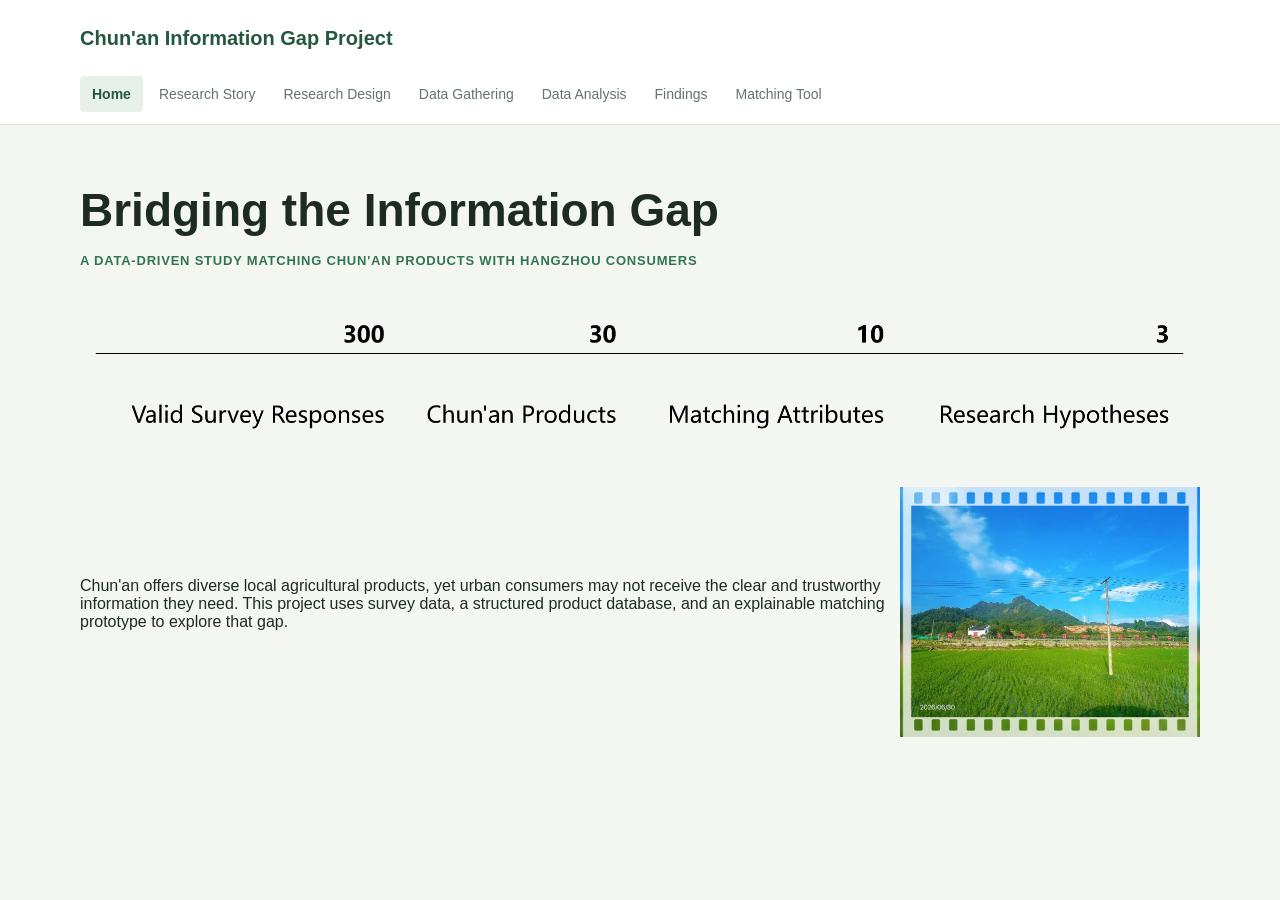
==== index.html @ 8a645ad5 "Add files via upload" ====
<!doctype html>
<html lang="en">
<head>
  <meta charset="utf-8">
  <meta name="viewport" content="width=device-width, initial-scale=1">
  <meta name="theme-color" content="#f4f6f2">
  <title>Chun'an Information Gap Project | Project Overview</title>
  <link rel="stylesheet" href="site.css">
</head>
<body>
  <header class="site-header">
    <div class="header-inner">
      <div class="brand-row"><a class="brand" href="index.html">Chun'an Information Gap Project</a></div>
      <nav class="main-nav" aria-label="Main navigation">
        <a href="index.html" aria-current="page">Home</a>
        <a href="story.html">Research Story</a>
        <a href="design.html">Research Design</a>
        <a href="data.html">Data Gathering</a>
        <a href="analysis.html">Data Analysis</a>
        <a href="findings.html">Findings</a>
        <a href="match.html">Matching Tool</a>
      </nav>
    </div>
  </header>
  <main class="page">
    <h1>Bridging the Information Gap</h1>
    <p class="eyebrow"><br/>A Data-Driven Study Matching Chun'an Products with Hangzhou Consumers</p>
    <img src="./images/Data Table.png" style="width:1125px; float:middle">
    <p><img src="./images/Chun'an picture 2.jpg" alt="A picture of Chun'an" style="width:300px; float:right"><br/><br/><br/><br/><br/>Chun'an offers diverse local agricultural products, yet urban consumers may not receive the clear and trustworthy information they need. This project uses survey data, a structured product database, and an explainable matching prototype to explore that gap.</p>

  </main>
</body>
</html>
---- site.css ----
:root {
  color-scheme: light;
  --paper: #f4f6f2;
  --surface: #ffffff;
  --ink: #1e2b24;
  --muted: #66736b;
  --line: #dce3dc;
  --accent: #327453;
  --accent-dark: #24583e;
  --accent-soft: #e7f1e9;
  font-family: "Microsoft YaHei UI", "Microsoft YaHei", Arial, sans-serif;
}

* { box-sizing: border-box; }
body { margin: 0; color: var(--ink); background: var(--paper); }
a { color: inherit; }
.site-header { background: var(--surface); border-bottom: 1px solid var(--line); }
.header-inner { width: min(1120px, calc(100% - 40px)); margin: 0 auto; }
.brand-row { display: flex; min-height: 76px; align-items: center; }
.brand { color: var(--accent-dark); font-size: 20px; font-weight: 700; text-decoration: none; }
.main-nav { display: flex; flex-wrap: wrap; gap: 4px; padding: 0 0 12px; }
.main-nav a { padding: 10px 12px; border-radius: 4px; color: var(--muted); font-size: 14px; text-decoration: none; }
.main-nav a:hover, .main-nav a:focus-visible { color: var(--accent-dark); background: var(--accent-soft); }
.main-nav a[aria-current="page"] { color: var(--accent-dark); background: var(--accent-soft); font-weight: 700; }
.main-nav a:focus-visible, .brand:focus-visible { outline: 3px solid #98c9a9; outline-offset: 2px; }
.page { width: min(1120px, calc(100% - 40px)); min-height: calc(100vh - 150px); margin: 0 auto; padding: 58px 0 80px; }
.eyebrow { margin: 0 0 10px; color: var(--accent); font-size: 13px; font-weight: 700; letter-spacing: .06em; text-transform: uppercase; }
h1 { margin: 0; font-size: clamp(30px, 5vw, 46px); line-height: 1.2; }
.intro { max-width: 720px; margin: 18px 0 0; color: var(--muted); font-size: 17px; line-height: 1.8; }
.content-card { max-width: 820px; margin-top: 34px; padding: 28px; background: var(--paper); border: 1px solid var(--accent); border-radius: 6px; }
.content-card p { margin: 0; color: var(--muted); font-size: 16px; line-height: 1.9; }
.site-footer { padding: 22px 20px; border-top: 1px solid var(--line); color: var(--muted); text-align: center; font-size: 13px; }

@media (max-width: 700px) {
  .header-inner, .page { width: min(100% - 28px, 560px); }
  .brand-row { min-height: 64px; }
  .main-nav { gap: 2px; padding-bottom: 10px; }
  .main-nav a { padding: 9px 8px; font-size: 13px; }
  .page { min-height: calc(100vh - 145px); padding: 40px 0 56px; }
  .content-card { padding: 20px; }
}
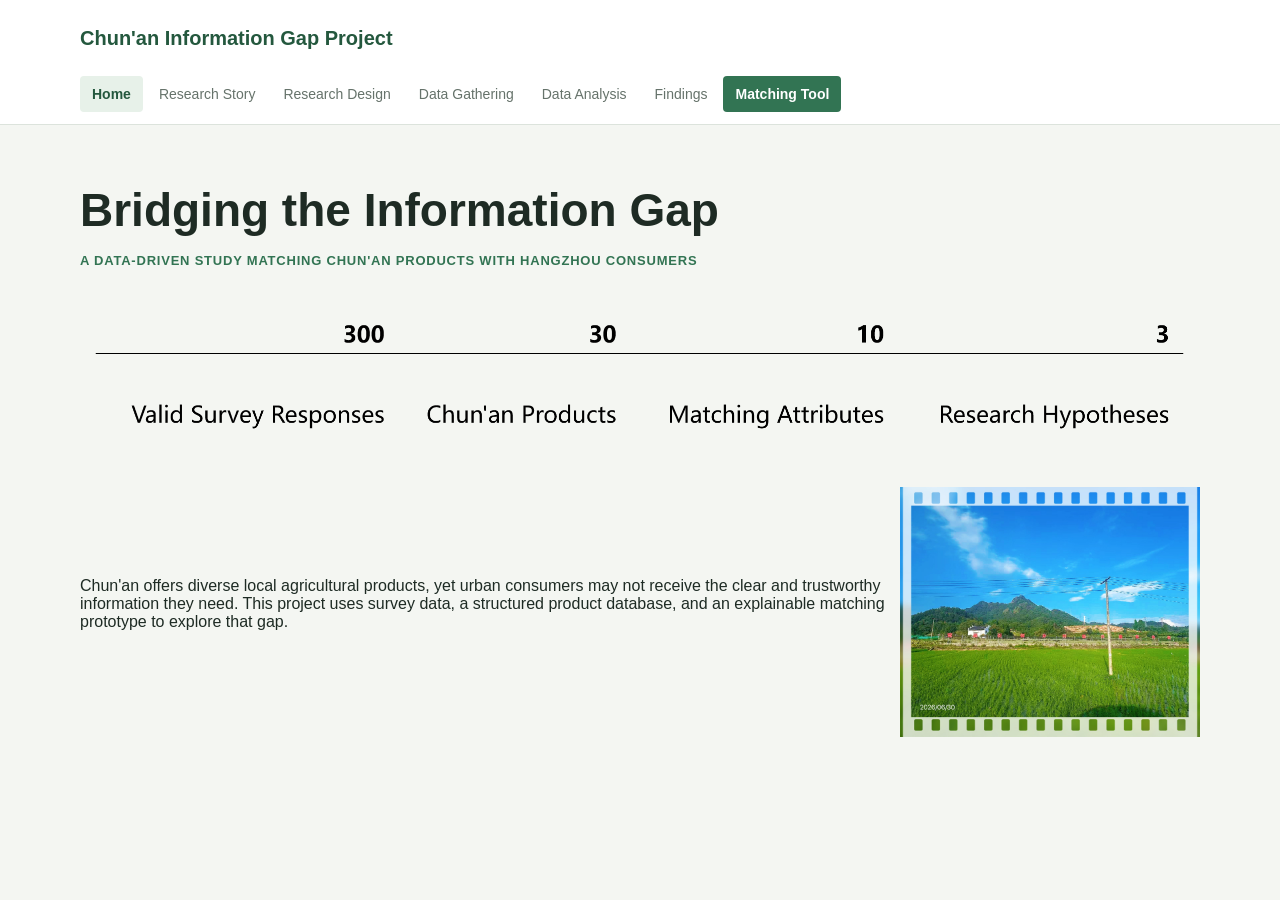
==== commit 66363128: "Major improvements" ====
--- a/index.html
+++ b/index.html
@@ -26,7 +26,7 @@
     <h1>Bridging the Information Gap</h1>
     <p class="eyebrow"><br/>A Data-Driven Study Matching Chun'an Products with Hangzhou Consumers</p>
     <img src="./images/Data Table.png" style="width:1125px; float:middle">
-    <p><img src="./images/Chun'an picture 2.jpg" alt="A picture of Chun'an" style="width:300px; float:right"><br/><br/><br/><br/><br/>Chun'an offers diverse local agricultural products, yet urban consumers may not receive the clear and trustworthy information they need. This project uses survey data, a structured product database, and an explainable matching prototype to explore that gap.</p>
+    <p><img src="./images/Chun'an picture.jpg" alt="A picture of Chun'an" style="width:300px; float:right"><br/><br/><br/><br/><br/>Chun'an offers diverse local agricultural products, yet urban consumers may not receive the clear and trustworthy information they need. This project uses survey data, a structured product database, and an explainable matching prototype to explore that gap.</p>
 
   </main>
 </body>
--- a/site.css
+++ b/site.css
@@ -22,6 +22,8 @@
 .main-nav a { padding: 10px 12px; border-radius: 4px; color: var(--muted); font-size: 14px; text-decoration: none; }
 .main-nav a:hover, .main-nav a:focus-visible { color: var(--accent-dark); background: var(--accent-soft); }
 .main-nav a[aria-current="page"] { color: var(--accent-dark); background: var(--accent-soft); font-weight: 700; }
+.main-nav a[href="match.html"] { color: #fff; background: var(--accent); font-weight: 700; }
+.main-nav a[href="match.html"]:hover { background: var(--accent-dark); }
 .main-nav a:focus-visible, .brand:focus-visible { outline: 3px solid #98c9a9; outline-offset: 2px; }
 .page { width: min(1120px, calc(100% - 40px)); min-height: calc(100vh - 150px); margin: 0 auto; padding: 58px 0 80px; }
 .eyebrow { margin: 0 0 10px; color: var(--accent); font-size: 13px; font-weight: 700; letter-spacing: .06em; text-transform: uppercase; }
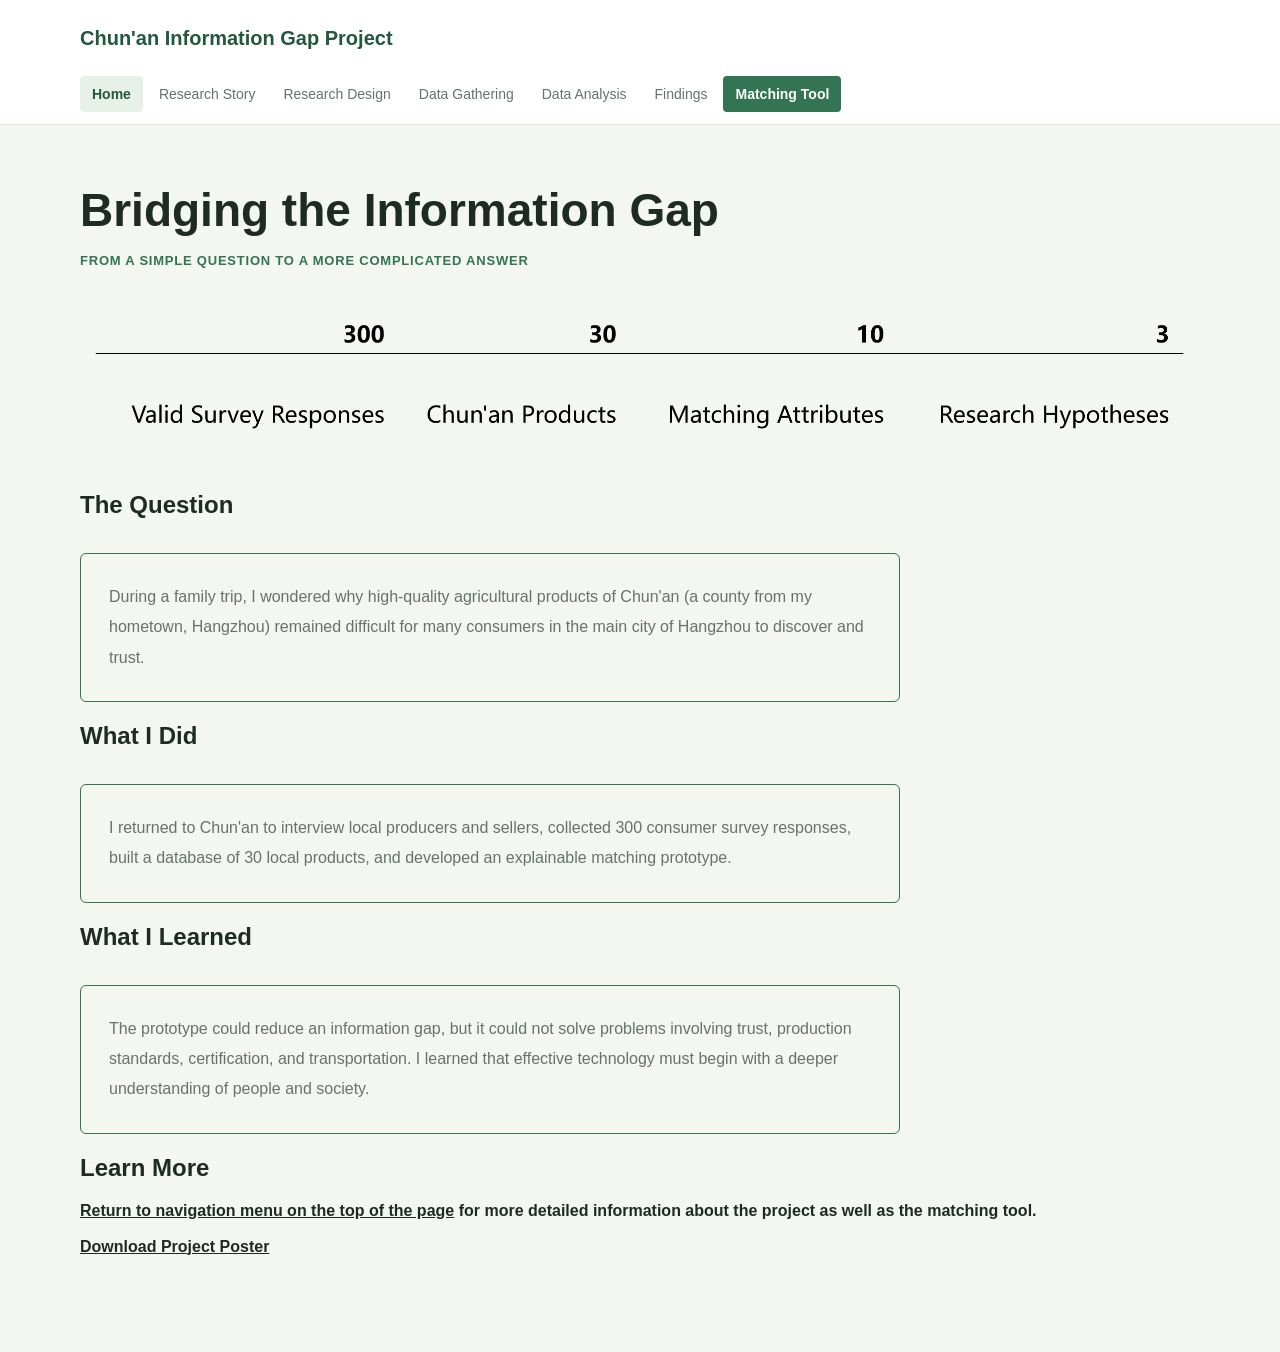
==== commit 84ee290c: "changed index.html" ====
--- a/index.html
+++ b/index.html
@@ -24,10 +24,22 @@
   </header>
   <main class="page">
     <h1>Bridging the Information Gap</h1>
-    <p class="eyebrow"><br/>A Data-Driven Study Matching Chun'an Products with Hangzhou Consumers</p>
+    <p class="eyebrow"><br/>From a Simple Question to a More Complicated Answer</p>
     <img src="./images/Data Table.png" style="width:1125px; float:middle">
-    <p><img src="./images/Chun'an picture.jpg" alt="A picture of Chun'an" style="width:300px; float:right"><br/><br/><br/><br/><br/>Chun'an offers diverse local agricultural products, yet urban consumers may not receive the clear and trustworthy information they need. This project uses survey data, a structured product database, and an explainable matching prototype to explore that gap.</p>
-
+    <h2>The Question</h2>
+    <section class="content-card">
+      <p>During a family trip, I wondered why high-quality agricultural products of Chun'an (a county from my hometown, Hangzhou) remained difficult for many consumers in the main city of Hangzhou to discover and trust.</p>
+    </section>
+    <h2>What I Did</h2>
+    <section class="content-card">
+      <p>I returned to Chun'an to interview local producers and sellers, collected 300 consumer survey responses, built a database of 30 local products, and developed an explainable matching prototype.</p>
+    </section>
+    <h2>What I Learned</h2>
+    <section class="content-card">
+      <p>The prototype could reduce an information gap, but it could not solve problems involving trust, production standards, certification, and transportation. I learned that effective technology must begin with a deeper understanding of people and society.</p>
+    </section>
+    <h2>Learn More</h2>
+    <p><b><a href="#top">Return to navigation menu on the top of the page</a> for more detailed information about the project as well as the matching tool.<br/><br/><a href="./resources/Poster.png" download>Download Project Poster</a></b></p>
   </main>
 </body>
 </html>
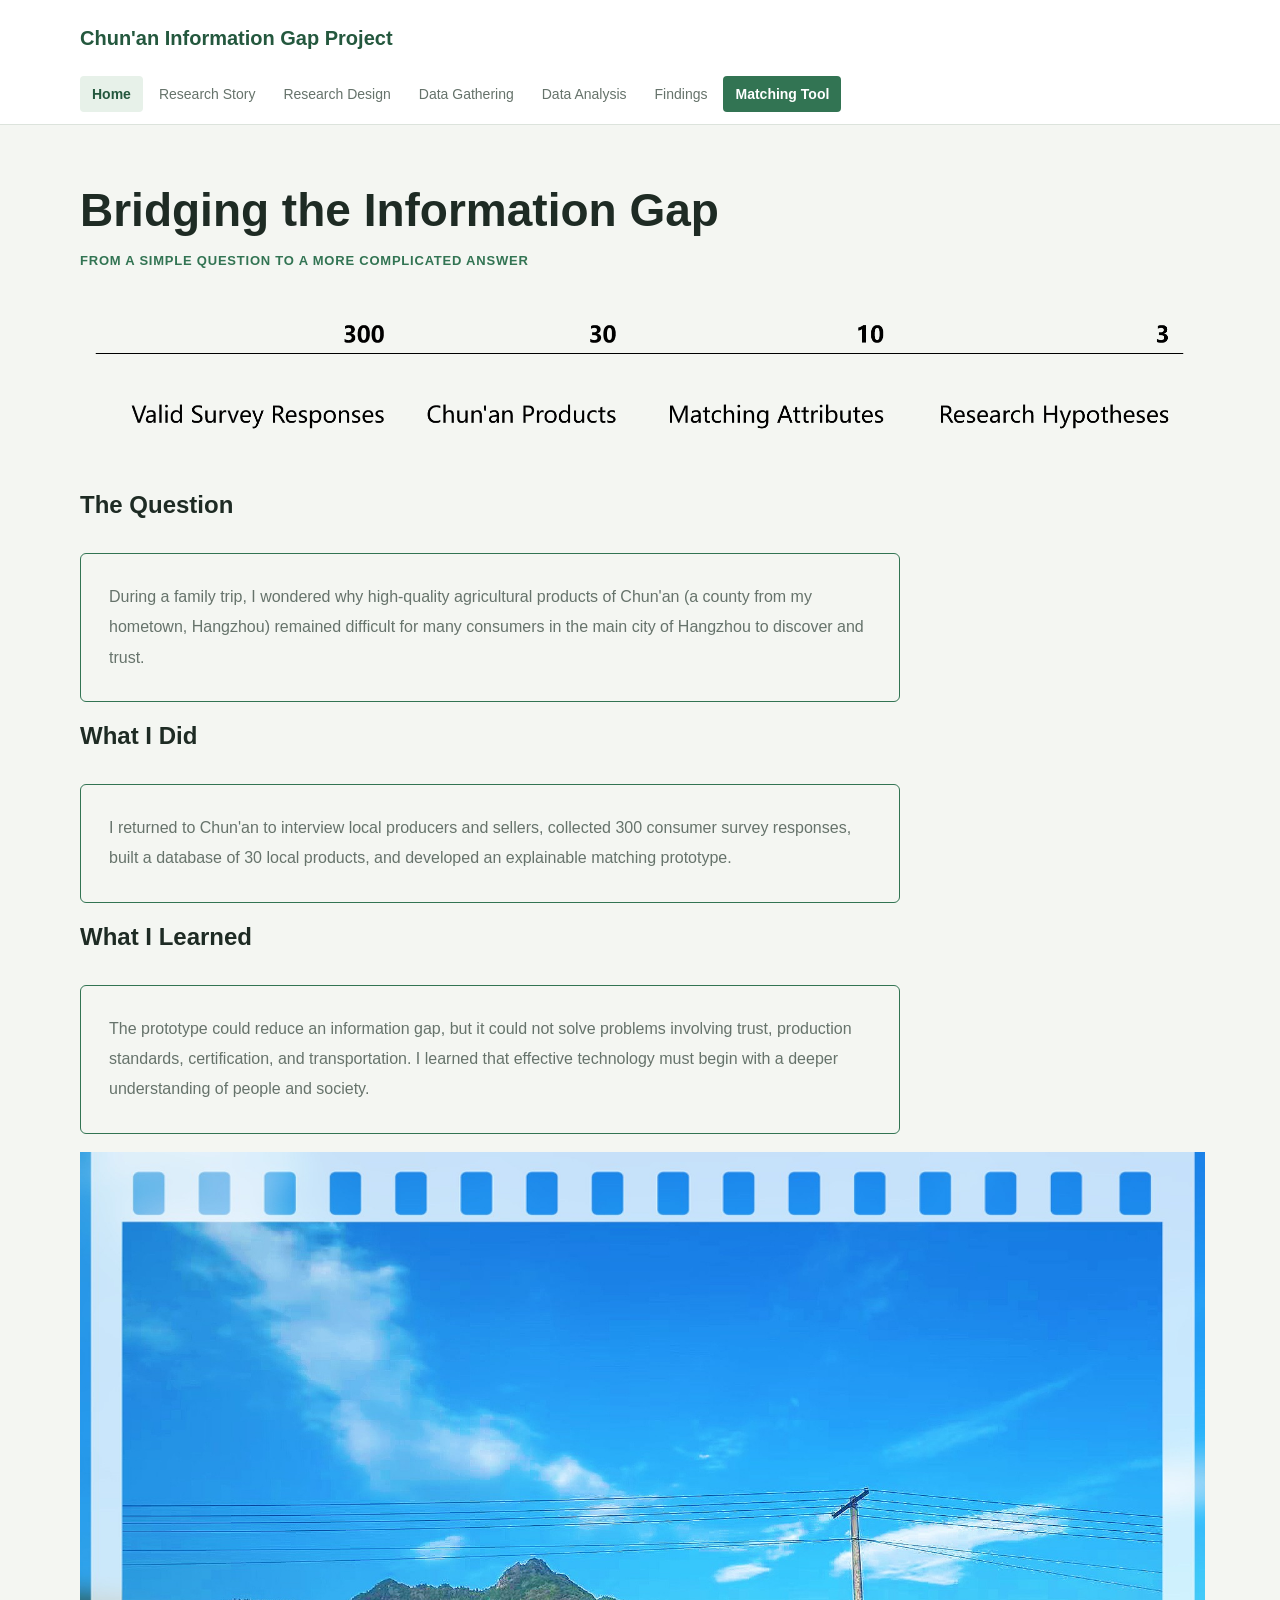
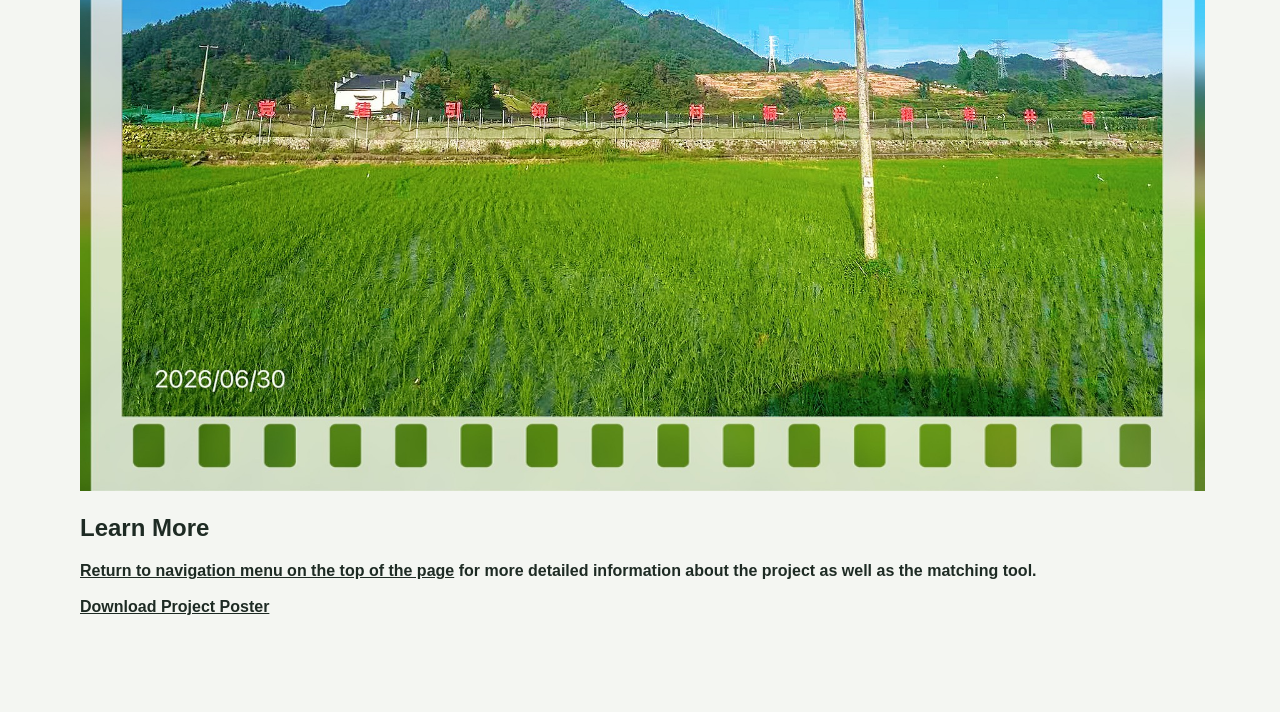
==== commit b0f8edff: "added pictures to index.html" ====
--- a/index.html
+++ b/index.html
@@ -38,6 +38,8 @@
     <section class="content-card">
       <p>The prototype could reduce an information gap, but it could not solve problems involving trust, production standards, certification, and transportation. I learned that effective technology must begin with a deeper understanding of people and society.</p>
     </section>
+    <br/>
+    <img src = "./images/Chun'an picture.jpg" style="width:1125px; float:middle">
     <h2>Learn More</h2>
     <p><b><a href="#top">Return to navigation menu on the top of the page</a> for more detailed information about the project as well as the matching tool.<br/><br/><a href="./resources/Poster.png" download>Download Project Poster</a></b></p>
   </main>
